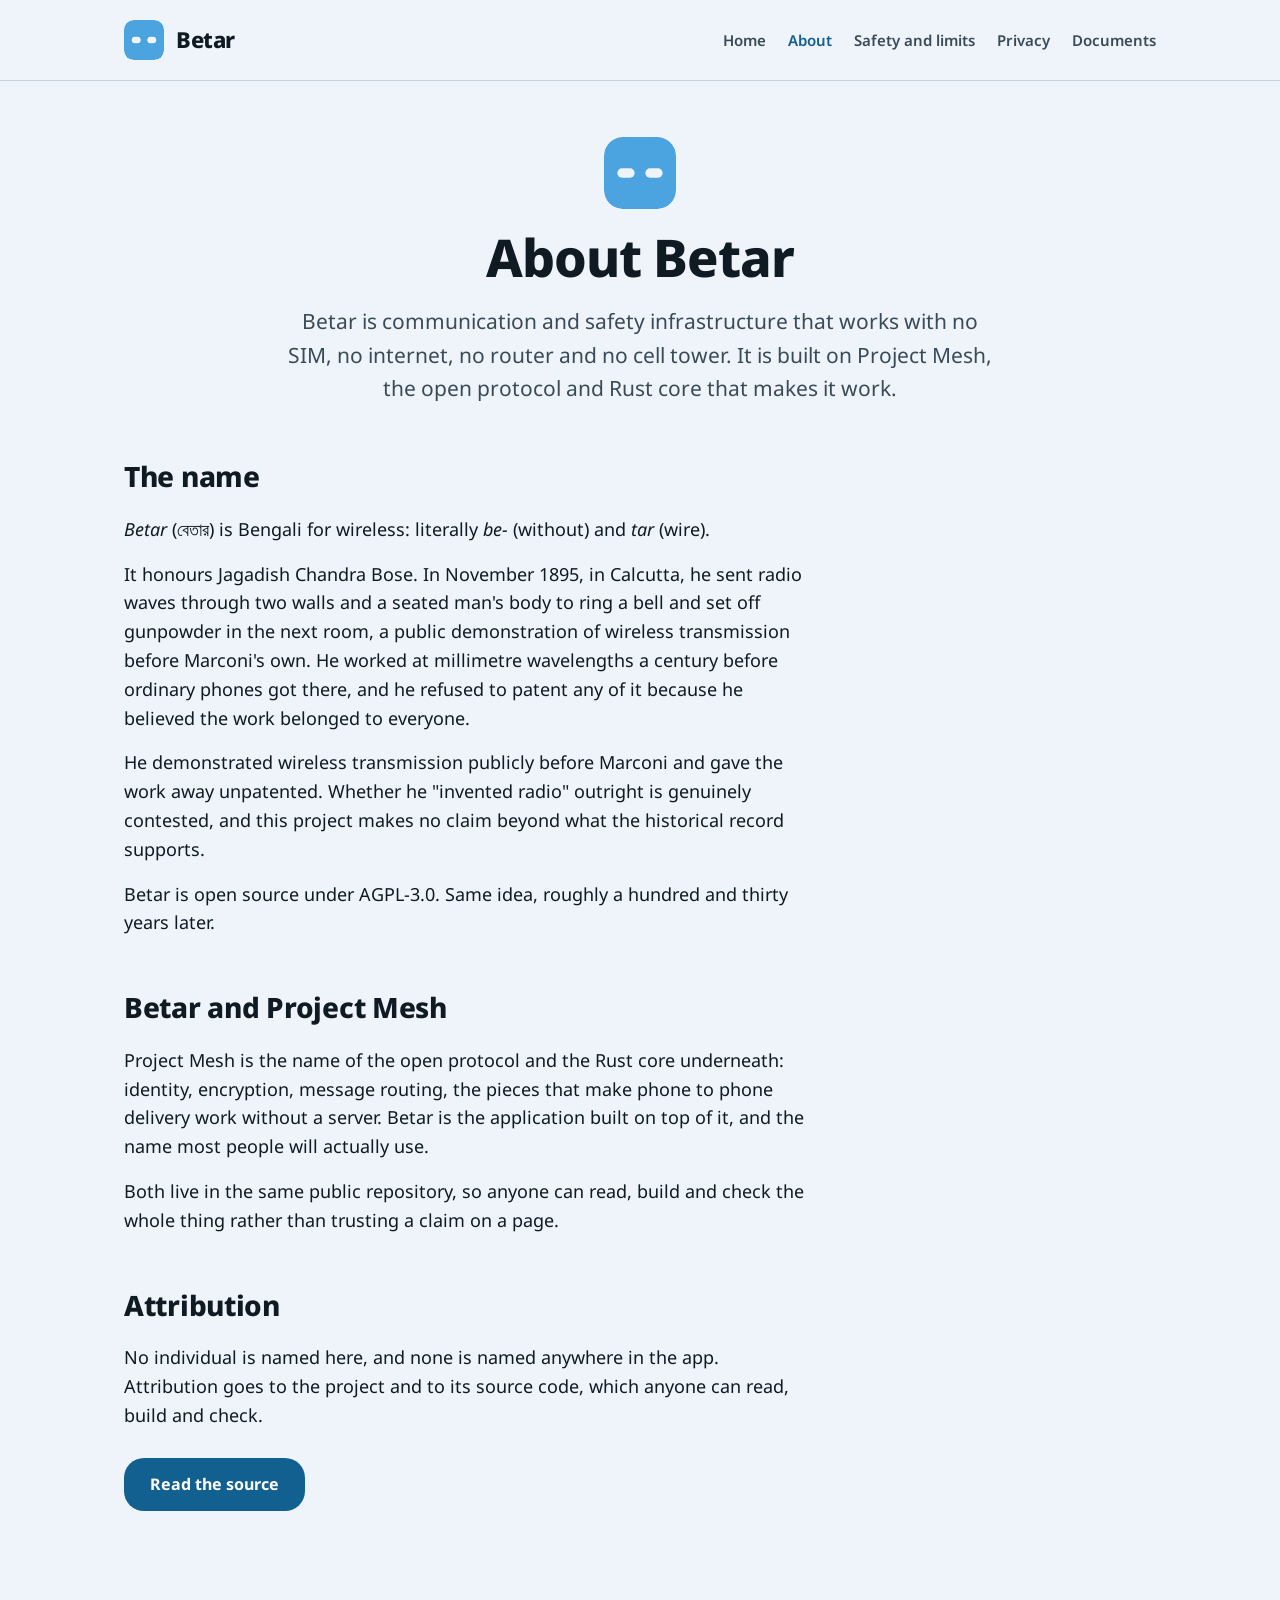
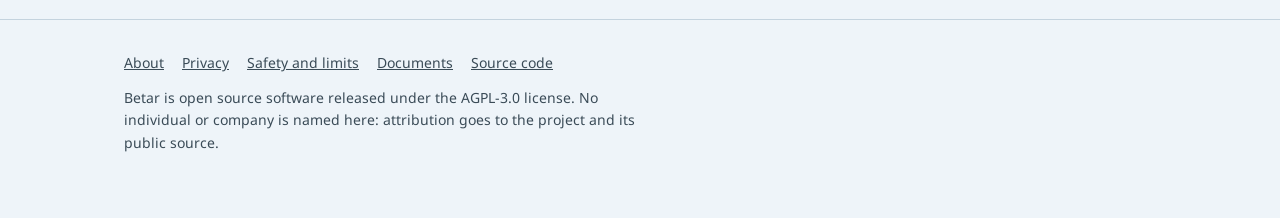
==== docs/about.html @ ff37a5ea "Move Betar's showcase website here from project-mesh, fix repo URLs Site (index/about/safety/privacy" ====
<!DOCTYPE html>
<html lang="en">
<head>
<meta charset="UTF-8">
<meta name="viewport" content="width=device-width, initial-scale=1">
<title>About Betar</title>
<meta name="description" content="Betar is Bengali for wireless: be- (without) plus tar (wire). The name honours Jagadish Chandra Bose, who publicly demonstrated wireless transmission in 1895 and refused to patent it.">
<link rel="canonical" href="https://betarcomms.github.io/betar/about.html">
<meta name="robots" content="index, follow">
<link rel="icon" type="image/svg+xml" href="assets/betar-logo-compact.svg">
<meta property="og:type" content="website">
<meta property="og:site_name" content="Betar">
<meta property="og:title" content="About Betar">
<meta property="og:description" content="Betar is Bengali for wireless. The name honours Jagadish Chandra Bose, who demonstrated wireless transmission publicly in 1895 and refused to patent it.">
<meta property="og:url" content="https://betarcomms.github.io/betar/about.html">
<meta property="og:image" content="https://betarcomms.github.io/betar/assets/betar-banner.png">
<meta property="og:image:width" content="1200">
<meta property="og:image:height" content="630">
<meta name="twitter:card" content="summary_large_image">
<meta name="twitter:image" content="https://betarcomms.github.io/betar/assets/betar-banner.png">
<link rel="preconnect" href="https://fonts.googleapis.com">
<link rel="preconnect" href="https://fonts.gstatic.com" crossorigin>
<link href="https://fonts.googleapis.com/css2?family=Noto+Sans:wght@400;500;600;700;800&display=swap" rel="stylesheet">
<link rel="stylesheet" href="assets/style.css">
<script type="application/ld+json">
{
  "@context": "https://schema.org",
  "@type": "AboutPage",
  "name": "About Betar",
  "about": {
    "@type": "SoftwareApplication",
    "name": "Betar",
    "description": "Offline messaging and community safety infrastructure built on Project Mesh, an open protocol and Rust core."
  }
}
</script>
</head>
<body>

<header class="site-header">
  <div class="wrap">
    <a class="brand" href="index.html">
      <img src="assets/betar-logo-compact.svg" alt="" width="40" height="40">
      <span>Betar</span>
    </a>
    <nav class="site-nav" aria-label="Primary">
      <a href="index.html">Home</a>
      <a href="about.html" aria-current="page">About</a>
      <a href="safety.html">Safety and limits</a>
      <a href="privacy.html">Privacy</a>
      <a href="docs.html">Documents</a>
    </nav>
  </div>
</header>

<main>
  <div class="wrap">
    <section class="hero-center">
      <div class="hero-mark" style="width:72px;height:72px;margin-bottom:20px">
        <img src="assets/betar-logo.svg" alt="" width="64" height="64">
      </div>
      <h1>About Betar</h1>
      <p class="lede" style="margin-left:auto;margin-right:auto">Betar is communication and safety infrastructure that works with no SIM, no internet, no router and no cell tower. It is built on Project Mesh, the open protocol and Rust core that makes it work.</p>
    </section>

    <section>
      <h2>The name</h2>
      <p><em>Betar</em> (বেতার) is Bengali for wireless: literally <em>be-</em> (without) and <em>tar</em> (wire).</p>
      <p>It honours Jagadish Chandra Bose. In November 1895, in Calcutta, he sent radio waves through two walls and a seated man's body to ring a bell and set off gunpowder in the next room, a public demonstration of wireless transmission before Marconi's own. He worked at millimetre wavelengths a century before ordinary phones got there, and he refused to patent any of it because he believed the work belonged to everyone.</p>
      <p>He demonstrated wireless transmission publicly before Marconi and gave the work away unpatented. Whether he "invented radio" outright is genuinely contested, and this project makes no claim beyond what the historical record supports.</p>
      <p>Betar is open source under AGPL-3.0. Same idea, roughly a hundred and thirty years later.</p>
    </section>

    <section>
      <h2>Betar and Project Mesh</h2>
      <p>Project Mesh is the name of the open protocol and the Rust core underneath: identity, encryption, message routing, the pieces that make phone to phone delivery work without a server. Betar is the application built on top of it, and the name most people will actually use.</p>
      <p>Both live in the same public repository, so anyone can read, build and check the whole thing rather than trusting a claim on a page.</p>
    </section>

    <section>
      <h2>Attribution</h2>
      <p>No individual is named here, and none is named anywhere in the app. Attribution goes to the project and to its source code, which anyone can read, build and check.</p>
      <p class="actions"><a class="btn" href="https://github.com/betarcomms/betar">Read the source</a></p>
    </section>
  </div>
</main>

<footer class="site-footer">
  <div class="wrap">
    <nav aria-label="Footer">
      <a href="about.html">About</a>
      <a href="privacy.html">Privacy</a>
      <a href="safety.html">Safety and limits</a>
      <a href="docs.html">Documents</a>
      <a href="https://github.com/betarcomms/betar">Source code</a>
    </nav>
    <p>Betar is open source software released under the AGPL-3.0 license. No individual or company is named here: attribution goes to the project and its public source.</p>
  </div>
</footer>

</body>
</html>
---- docs/assets/style.css ----
/* Betar showcase site. Tokens transcribed from docs/DESIGN-BRIEF.md §6, same values as the
   Android app's design system (android/app/src/main/java/india/projectmesh/app/ui/theme/).
   Motion keyframes and shape clip-paths transcribed verbatim from
   design/Betar Design System.dc.html's own `SHAPES`/`lobed()`/`regular()` math and its
   betar-ripple/betar-breathe/betar-spring-in/betar-morph keyframes, so the site's "fluid"
   feel matches the app's Material 3 Expressive language rather than approximating it. */

:root {
  --brand-blue: #4BA3E0;
  --deep-blue: #12608F;
  --off-white-blue: #EEF4F9;
  --lifted-surface: #F7FAFD;
  --ink: #101A22;
  --slate: #4A5B67;
  --slate-dark: #3A4B57;
  --secondary-container: #DCE9F5;
  --on-secondary-container: #0B3A57;
  --outline: #C4D3DE;
  --emergency: #C8102E;
  --connected: #2E7D32;
  --connected-container: #DCEEDC;
  --caution: #9A6700;
  --caution-container: #F6EBD2;
  --max-width: 1080px;

  /* Exact clip-path polygons for the design system's category shapes (48-point sampling of
     the same base+amp*cos(n*(a-rot)) polar function used in Shape.kt/the design mockup). */
  --shape-cookie9: polygon(100.00% 50.00%,94.68% 55.88%,85.10% 59.41%,81.97% 63.24%,86.37% 71.00%,89.18% 80.07%,83.70% 83.70%,73.70% 80.89%,67.00% 79.44%,64.90% 85.97%,62.33% 96.03%,56.45% 98.97%,50.00% 92.00%,45.48% 84.31%,40.59% 85.10%,32.76% 91.63%,25.00% 93.30%,22.57% 85.75%,24.30% 75.70%,22.54% 71.07%,13.63% 71.00%,4.37% 68.90%,3.97% 62.33%,11.39% 55.08%,16.00% 50.00%,11.39% 44.92%,3.97% 37.67%,4.37% 31.10%,13.63% 29.00%,22.54% 28.93%,24.30% 24.30%,22.57% 14.25%,25.00% 6.70%,32.76% 8.37%,40.59% 14.90%,45.48% 15.69%,50.00% 8.00%,56.45% 1.03%,62.33% 3.97%,64.90% 14.03%,67.00% 20.56%,73.70% 19.11%,83.70% 16.30%,89.18% 19.93%,86.37% 29.00%,81.97% 36.76%,85.10% 40.59%,94.68% 44.12%);
  --shape-clover4: polygon(74.00% 50.00%,75.52% 53.36%,79.46% 57.89%,84.18% 64.16%,87.67% 71.75%,88.29% 79.38%,85.36% 85.36%,79.38% 88.29%,71.75% 87.67%,64.16% 84.18%,57.89% 79.46%,53.36% 75.52%,50.00% 74.00%,46.64% 75.52%,42.11% 79.46%,35.84% 84.18%,28.25% 87.67%,20.62% 88.29%,14.64% 85.36%,11.71% 79.38%,12.33% 71.75%,15.82% 64.16%,20.54% 57.89%,24.48% 53.36%,26.00% 50.00%,24.48% 46.64%,20.54% 42.11%,15.82% 35.84%,12.33% 28.25%,11.71% 20.62%,14.64% 14.64%,20.62% 11.71%,28.25% 12.33%,35.84% 15.82%,42.11% 20.54%,46.64% 24.48%,50.00% 26.00%,53.36% 24.48%,57.89% 20.54%,64.16% 15.82%,71.75% 12.33%,79.38% 11.71%,85.36% 14.64%,88.29% 20.62%,87.67% 28.25%,84.18% 35.84%,79.46% 42.11%,75.52% 46.64%);
  --shape-burst8: polygon(100.00% 50.00%,92.63% 55.61%,78.01% 57.51%,70.33% 58.42%,75.11% 64.50%,84.11% 76.18%,85.36% 85.36%,76.18% 84.11%,64.50% 75.11%,58.42% 70.33%,57.51% 78.01%,55.61% 92.63%,50.00% 100.00%,44.39% 92.63%,42.49% 78.01%,41.58% 70.33%,35.50% 75.11%,23.82% 84.11%,14.64% 85.36%,15.89% 76.18%,24.89% 64.50%,29.67% 58.42%,21.99% 57.51%,7.37% 55.61%,0.00% 50.00%,7.37% 44.39%,21.99% 42.49%,29.67% 41.58%,24.89% 35.50%,15.89% 23.82%,14.64% 14.64%,23.82% 15.89%,35.50% 24.89%,41.58% 29.67%,42.49% 21.99%,44.39% 7.37%,50.00% 0.00%,55.61% 7.37%,57.51% 21.99%,58.42% 29.67%,64.50% 24.89%,76.18% 15.89%,85.36% 14.64%,84.11% 23.82%,75.11% 35.50%,70.33% 41.58%,78.01% 42.49%,92.63% 44.39%);
  --shape-scallop12: polygon(100.00% 50.00%,93.62% 55.74%,86.71% 59.84%,90.65% 66.84%,93.30% 75.00%,84.91% 76.79%,76.87% 76.87%,76.79% 84.91%,75.00% 93.30%,66.84% 90.65%,59.84% 86.71%,55.74% 93.62%,50.00% 100.00%,44.26% 93.62%,40.16% 86.71%,33.16% 90.65%,25.00% 93.30%,23.21% 84.91%,23.13% 76.87%,15.09% 76.79%,6.70% 75.00%,9.35% 66.84%,13.29% 59.84%,6.38% 55.74%,0.00% 50.00%,6.38% 44.26%,13.29% 40.16%,9.35% 33.16%,6.70% 25.00%,15.09% 23.21%,23.13% 23.13%,23.21% 15.09%,25.00% 6.70%,33.16% 9.35%,40.16% 13.29%,44.26% 6.38%,50.00% 0.00%,55.74% 6.38%,59.84% 13.29%,66.84% 9.35%,75.00% 6.70%,76.79% 15.09%,76.87% 23.13%,84.91% 23.21%,93.30% 25.00%,90.65% 33.16%,86.71% 40.16%,93.62% 44.26%);
  --shape-diamond: polygon(50% 0%,100% 50%,50% 100%,0% 50%);
  --shape-pentagon: polygon(50.00% 0.00%,97.55% 34.55%,79.39% 90.45%,20.61% 90.45%,2.45% 34.55%);
}

@media (prefers-color-scheme: dark) {
  :root {
    --off-white-blue: #0E161C;
    --lifted-surface: #16212A;
    --ink: #DEE6EC;
    --slate: #A9BAC7;
    --slate-dark: #C4D3DE;
    --outline: #344450;
    --brand-blue: #6FB6E8;
    --deep-blue: #8FCBF2;
    --secondary-container: #253645;
    --on-secondary-container: #DCE9F5;
  }
}

* { box-sizing: border-box; }

html { scroll-behavior: smooth; overflow-x: hidden; }

body {
  margin: 0;
  background: var(--off-white-blue);
  color: var(--ink);
  font-family: 'Noto Sans', system-ui, -apple-system, sans-serif;
  line-height: 1.6;
  font-size: 18px;
  overflow-x: hidden;
}

/* Every image/svg on the site must never exceed its container -- the screenshot grid was
   overflowing on mobile without this, full-resolution 1080px-wide phone captures rendering at
   native size inside a ~300px-wide card. */
img, svg { max-width: 100%; height: auto; display: block; }

a { color: var(--deep-blue); }
a:hover { color: var(--brand-blue); }

.wrap {
  max-width: var(--max-width);
  margin: 0 auto;
  padding: 0 24px;
}

header.site-header {
  padding: 20px 0;
  border-bottom: 1px solid var(--outline);
}

.site-header .wrap { display: flex; align-items: center; justify-content: space-between; gap: 16px; flex-wrap: wrap; }

.brand { display: flex; align-items: center; gap: 12px; text-decoration: none; color: var(--ink); }
.brand img { width: 40px; height: 40px; display: block; }
.brand span { font-size: 22px; font-weight: 800; letter-spacing: -0.02em; }

nav.site-nav { display: flex; gap: 22px; flex-wrap: wrap; }
nav.site-nav a { text-decoration: none; color: var(--slate-dark); font-weight: 600; font-size: 15px; }
nav.site-nav a:hover { color: var(--deep-blue); }
nav.site-nav a[aria-current="page"] { color: var(--deep-blue); }

main { padding: 56px 0 80px; }

h1 { font-size: clamp(34px, 5vw, 52px); font-weight: 800; letter-spacing: -0.02em; line-height: 1.08; margin: 0 0 20px; }
h2 { font-size: 28px; font-weight: 800; letter-spacing: -0.01em; margin: 48px 0 16px; }
h3 { font-size: 20px; font-weight: 700; margin: 28px 0 10px; }
p { margin: 0 0 16px; max-width: 68ch; }
.lede { font-size: 21px; color: var(--slate-dark); max-width: 60ch; }

/* --- Expressive motion: transcribed from design/Betar Design System.dc.html --- */
@keyframes betar-ripple { 0% { transform: scale(.45); opacity: .55; } 70% { opacity: 0; } 100% { transform: scale(1.6); opacity: 0; } }
@keyframes betar-breathe { 0%, 100% { opacity: .85; } 50% { opacity: 1; } }
@keyframes betar-spring-in { 0% { transform: scale(.7); opacity: 0; } 55% { transform: scale(1.06); opacity: 1; } 75% { transform: scale(.98); } 100% { transform: scale(1); } }
@keyframes betar-morph { 0%, 100% { border-radius: 42% 58% 61% 39% / 47% 44% 56% 53%; } 50% { border-radius: 58% 42% 39% 61% / 53% 56% 44% 47%; } }

@media (prefers-reduced-motion: reduce) {
  * { animation: none !important; transition: none !important; }
}

/* --- Hero: the mesh ribbon's ripple, echoed at hero scale --- */
.hero-mark {
  position: relative;
  width: 108px;
  height: 108px;
  margin: 0 auto 28px;
  display: flex;
  align-items: center;
  justify-content: center;
}
.hero-mark::before,
.hero-mark::after {
  content: "";
  position: absolute;
  inset: 0;
  border-radius: 28px;
  border: 2px solid var(--brand-blue);
  animation: betar-ripple 2.8s ease-out infinite;
}
.hero-mark::after { animation-delay: 1.4s; }
.hero-mark img {
  position: relative;
  width: 96px;
  height: 96px;
  animation: betar-spring-in .6s cubic-bezier(.34, 1.56, .64, 1);
}

.mesh-status {
  display: inline-flex;
  align-items: center;
  gap: 10px;
  background: var(--secondary-container);
  color: var(--on-secondary-container);
  border-radius: 999px;
  padding: 8px 18px 8px 12px;
  font-size: 14px;
  font-weight: 700;
  margin-bottom: 20px;
}
.mesh-status .dot-wrap { position: relative; width: 14px; height: 14px; display: flex; align-items: center; justify-content: center; flex: none; }
.mesh-status .dot-wrap::before {
  content: "";
  position: absolute;
  inset: 0;
  border-radius: 50%;
  border: 2px solid var(--connected);
  animation: betar-ripple 2.4s ease-out infinite;
}
.mesh-status .dot { width: 7px; height: 7px; border-radius: 50%; background: var(--connected); }

.hero-center { text-align: center; }

.card {
  background: var(--lifted-surface);
  border-radius: 26px;
  padding: 28px;
  border: 1px solid var(--outline);
  transition: border-radius .5s cubic-bezier(.34, 1.56, .64, 1), transform .25s ease, box-shadow .25s ease;
}
.card:hover {
  border-radius: 34px 20px 34px 20px;
  transform: translateY(-2px);
  box-shadow: 0 12px 28px -18px rgba(18, 96, 143, .35);
}

.card .shape-accent {
  width: 44px;
  height: 44px;
  margin-bottom: 14px;
  background: var(--brand-blue);
}
.card:nth-child(4n+1) .shape-accent { clip-path: var(--shape-clover4); background: var(--deep-blue); }
.card:nth-child(4n+2) .shape-accent { clip-path: var(--shape-burst8); background: var(--emergency); }
.card:nth-child(4n+3) .shape-accent { clip-path: var(--shape-scallop12); background: var(--connected); }
.card:nth-child(4n+4) .shape-accent { clip-path: var(--shape-cookie9); background: var(--brand-blue); }

.grid { display: grid; gap: 20px; grid-template-columns: repeat(auto-fit, minmax(240px, 1fr)); margin: 24px 0; }

/* Phone-frame treatment for on-device screenshots: a fixed-width column so three portrait
   captures line up evenly regardless of each screen's actual content height, a visible bezel so
   it reads as a device photo rather than a stray floating image, and a subtle lift on hover to
   match the rest of the site's expressive motion language. */
.screenshot-card { text-align: center; }
.screenshot-frame {
  max-width: 220px;
  margin: 0 auto 16px;
  border-radius: 28px;
  border: 6px solid var(--ink);
  overflow: hidden;
  box-shadow: 0 16px 32px -16px rgba(16, 26, 34, .35);
  transition: transform .3s cubic-bezier(.34, 1.56, .64, 1);
}
.screenshot-frame img { border-radius: 20px; }
.screenshot-card:hover .screenshot-frame { transform: translateY(-4px) scale(1.02); }

@media (prefers-color-scheme: dark) {
  .screenshot-frame { border-color: var(--outline); }
}

@media (max-width: 600px) {
  body { font-size: 17px; }
  .wrap { padding: 0 18px; }
  h2 { margin: 36px 0 14px; }
  .screenshot-frame { max-width: 170px; }
}

.pill {
  display: inline-flex;
  align-items: center;
  gap: 8px;
  background: var(--lifted-surface);
  border: 1px solid var(--outline);
  border-radius: 999px;
  padding: 8px 18px;
  font-size: 14px;
  font-weight: 600;
  color: var(--slate-dark);
}

.btn {
  display: inline-block;
  background: var(--deep-blue);
  color: #FFFFFF;
  text-decoration: none;
  font-weight: 700;
  padding: 14px 26px;
  border-radius: 20px;
  font-size: 16px;
  transition: border-radius .25s cubic-bezier(.34, 1.56, .64, 1), transform .12s cubic-bezier(.34, 1.56, .64, 1), background .2s ease;
}
.btn:hover { background: var(--brand-blue); color: #FFFFFF; border-radius: 999px; }
.btn:active { transform: scale(.96); }
.btn.secondary {
  background: transparent;
  color: var(--deep-blue);
  border: 2px solid var(--outline);
}
.btn.secondary:hover { border-color: var(--deep-blue); }

.actions { display: flex; gap: 14px; flex-wrap: wrap; margin: 28px 0; }

.callout {
  border-left: 4px solid var(--brand-blue);
  background: var(--lifted-surface);
  padding: 18px 22px;
  border-radius: 0 16px 16px 0;
  margin: 24px 0;
}
.callout.emergency { border-left-color: var(--emergency); }
.callout.caution { border-left-color: var(--caution); }

table { width: 100%; border-collapse: collapse; margin: 20px 0; }
th, td { text-align: left; padding: 10px 14px; border-bottom: 1px solid var(--outline); font-size: 16px; }
th { color: var(--slate-dark); font-size: 13px; text-transform: uppercase; letter-spacing: 0.06em; }

details.faq {
  background: var(--lifted-surface);
  border: 1px solid var(--outline);
  border-radius: 16px;
  padding: 16px 20px;
  margin: 12px 0;
  transition: border-radius .3s cubic-bezier(.34, 1.56, .64, 1);
}
details.faq[open] { border-radius: 24px; }
details.faq summary { font-weight: 700; cursor: pointer; font-size: 18px; }
details.faq p { margin-top: 10px; }

footer.site-footer {
  border-top: 1px solid var(--outline);
  padding: 32px 0 48px;
  color: var(--slate-dark);
  font-size: 14px;
}
footer.site-footer a { color: var(--slate-dark); }
footer.site-footer nav { display: flex; gap: 18px; flex-wrap: wrap; margin-bottom: 12px; }

.visually-hidden {
  position: absolute; width: 1px; height: 1px; overflow: hidden;
  clip: rect(0 0 0 0); white-space: nowrap;
}
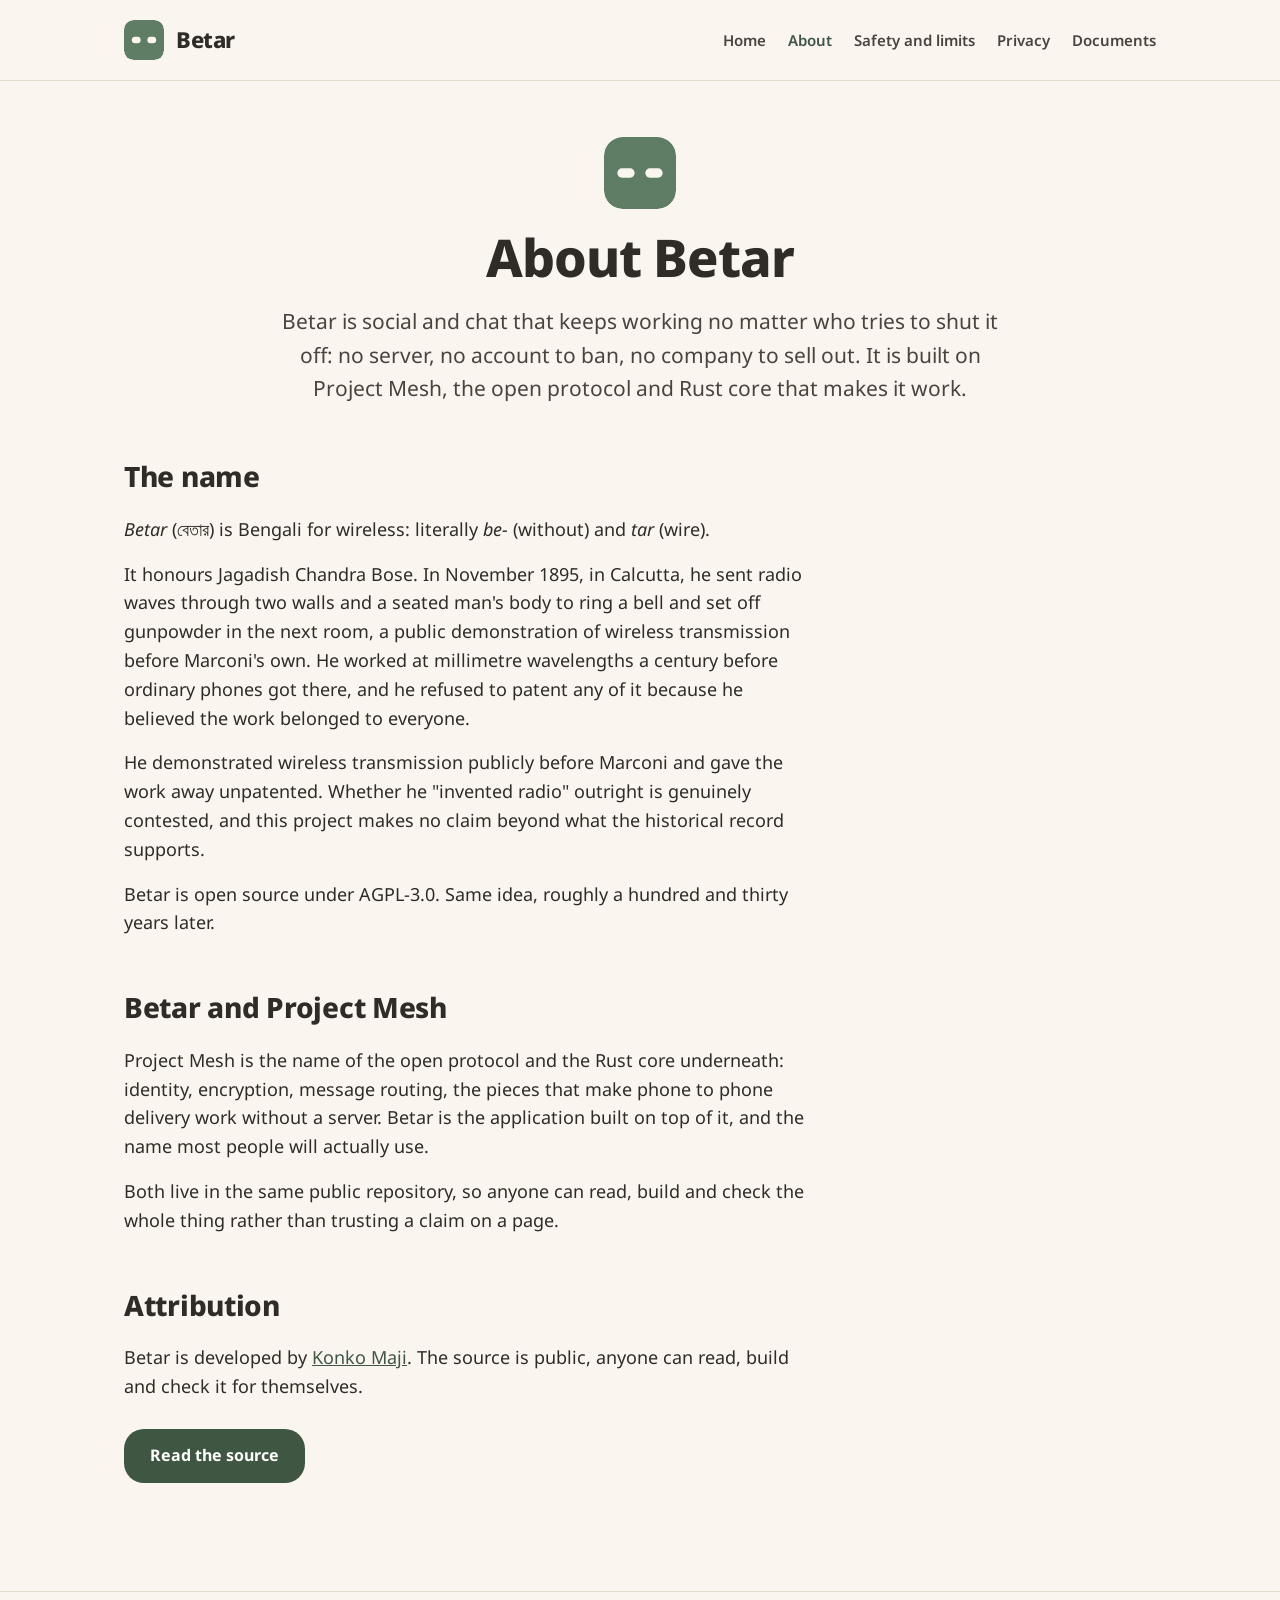
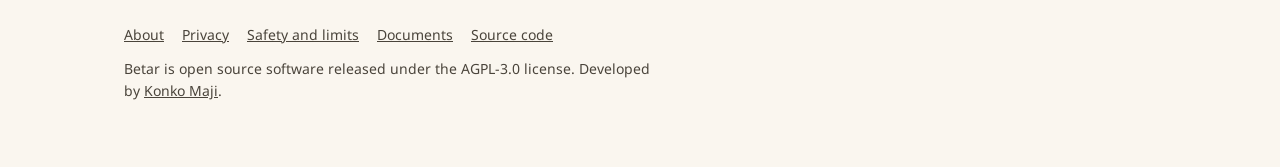
==== commit 1df8a99d: "Rewrite the website for the pivot: censorship-resistant social and chat index.html, about.html, docs" ====
--- a/docs/about.html
+++ b/docs/about.html
@@ -4,20 +4,20 @@
 <meta charset="UTF-8">
 <meta name="viewport" content="width=device-width, initial-scale=1">
 <title>About Betar</title>
-<meta name="description" content="Betar is Bengali for wireless: be- (without) plus tar (wire). The name honours Jagadish Chandra Bose, who publicly demonstrated wireless transmission in 1895 and refused to patent it.">
-<link rel="canonical" href="https://betarcomms.github.io/betar/about.html">
+<meta name="description" content="Betar is Bengali for wireless: be- (without) plus tar (wire). A social and chat app built so no server exists for anyone to shut down.">
+<link rel="canonical" href="https://konkomaji.github.io/betar/about.html">
 <meta name="robots" content="index, follow">
 <link rel="icon" type="image/svg+xml" href="assets/betar-logo-compact.svg">
 <meta property="og:type" content="website">
 <meta property="og:site_name" content="Betar">
 <meta property="og:title" content="About Betar">
-<meta property="og:description" content="Betar is Bengali for wireless. The name honours Jagadish Chandra Bose, who demonstrated wireless transmission publicly in 1895 and refused to patent it.">
-<meta property="og:url" content="https://betarcomms.github.io/betar/about.html">
-<meta property="og:image" content="https://betarcomms.github.io/betar/assets/betar-banner.png">
+<meta property="og:description" content="Betar is Bengali for wireless. A social and chat app built so no server exists for anyone to shut down.">
+<meta property="og:url" content="https://konkomaji.github.io/betar/about.html">
+<meta property="og:image" content="https://konkomaji.github.io/betar/assets/betar-banner.png">
 <meta property="og:image:width" content="1200">
 <meta property="og:image:height" content="630">
 <meta name="twitter:card" content="summary_large_image">
-<meta name="twitter:image" content="https://betarcomms.github.io/betar/assets/betar-banner.png">
+<meta name="twitter:image" content="https://konkomaji.github.io/betar/assets/betar-banner.png">
 <link rel="preconnect" href="https://fonts.googleapis.com">
 <link rel="preconnect" href="https://fonts.gstatic.com" crossorigin>
 <link href="https://fonts.googleapis.com/css2?family=Noto+Sans:wght@400;500;600;700;800&display=swap" rel="stylesheet">
@@ -30,7 +30,7 @@
   "about": {
     "@type": "SoftwareApplication",
     "name": "Betar",
-    "description": "Offline messaging and community safety infrastructure built on Project Mesh, an open protocol and Rust core."
+    "description": "A censorship-resistant social and chat app built on Project Mesh, an open protocol and Rust core."
   }
 }
 </script>
@@ -60,7 +60,7 @@
         <img src="assets/betar-logo.svg" alt="" width="64" height="64">
       </div>
       <h1>About Betar</h1>
-      <p class="lede" style="margin-left:auto;margin-right:auto">Betar is communication and safety infrastructure that works with no SIM, no internet, no router and no cell tower. It is built on Project Mesh, the open protocol and Rust core that makes it work.</p>
+      <p class="lede" style="margin-left:auto;margin-right:auto">Betar is social and chat that keeps working no matter who tries to shut it off: no server, no account to ban, no company to sell out. It is built on Project Mesh, the open protocol and Rust core that makes it work.</p>
     </section>
 
     <section>
@@ -79,8 +79,8 @@
 
     <section>
       <h2>Attribution</h2>
-      <p>No individual is named here, and none is named anywhere in the app. Attribution goes to the project and to its source code, which anyone can read, build and check.</p>
-      <p class="actions"><a class="btn" href="https://github.com/betarcomms/betar">Read the source</a></p>
+      <p>Betar is developed by <a href="https://konkomaji.com/">Konko Maji</a>. The source is public, anyone can read, build and check it for themselves.</p>
+      <p class="actions"><a class="btn" href="https://github.com/konkomaji/betar">Read the source</a></p>
     </section>
   </div>
 </main>
@@ -92,9 +92,9 @@
       <a href="privacy.html">Privacy</a>
       <a href="safety.html">Safety and limits</a>
       <a href="docs.html">Documents</a>
-      <a href="https://github.com/betarcomms/betar">Source code</a>
+      <a href="https://github.com/konkomaji/betar">Source code</a>
     </nav>
-    <p>Betar is open source software released under the AGPL-3.0 license. No individual or company is named here: attribution goes to the project and its public source.</p>
+    <p>Betar is open source software released under the AGPL-3.0 license. Developed by <a href="https://konkomaji.com/">Konko Maji</a>.</p>
   </div>
 </footer>
 
--- a/docs/assets/style.css
+++ b/docs/assets/style.css
@@ -6,21 +6,24 @@
    feel matches the app's Material 3 Expressive language rather than approximating it. */
 
 :root {
-  --brand-blue: #4BA3E0;
-  --deep-blue: #12608F;
-  --off-white-blue: #EEF4F9;
-  --lifted-surface: #F7FAFD;
-  --ink: #101A22;
-  --slate: #4A5B67;
-  --slate-dark: #3A4B57;
-  --secondary-container: #DCE9F5;
-  --on-secondary-container: #0B3A57;
-  --outline: #C4D3DE;
-  --emergency: #C8102E;
-  --connected: #2E7D32;
-  --connected-container: #DCEEDC;
-  --caution: #9A6700;
-  --caution-container: #F6EBD2;
+  /* Recoloured 2026-10-31 for the Civic Calm palette (locked app design system). Variable
+     names kept as-is so every reference below still works; only values changed, from the
+     pre-pivot brand blue to warm sage and cream. */
+  --brand-blue: #5F7D64;
+  --deep-blue: #3F5742;
+  --off-white-blue: #FAF6EF;
+  --lifted-surface: #FFFDF9;
+  --ink: #2F2B26;
+  --slate: #6B6459;
+  --slate-dark: #4A443B;
+  --secondary-container: #E7EFE7;
+  --on-secondary-container: #3F5742;
+  --outline: #E4DBCB;
+  --emergency: #AE5B46;
+  --connected: #5F7D64;
+  --connected-container: #E7EFE7;
+  --caution: #8A5B27;
+  --caution-container: #F4E6D4;
   --max-width: 1080px;
 
   /* Exact clip-path polygons for the design system's category shapes (48-point sampling of
@@ -35,16 +38,16 @@
 
 @media (prefers-color-scheme: dark) {
   :root {
-    --off-white-blue: #0E161C;
-    --lifted-surface: #16212A;
-    --ink: #DEE6EC;
-    --slate: #A9BAC7;
-    --slate-dark: #C4D3DE;
-    --outline: #344450;
-    --brand-blue: #6FB6E8;
-    --deep-blue: #8FCBF2;
-    --secondary-container: #253645;
-    --on-secondary-container: #DCE9F5;
+    --off-white-blue: #1C1A16;
+    --lifted-surface: #262320;
+    --ink: #EFE9DD;
+    --slate: #B8B0A0;
+    --slate-dark: #D4CCBC;
+    --outline: #3C382F;
+    --brand-blue: #8FAE93;
+    --deep-blue: #A9C7AD;
+    --secondary-container: #324236;
+    --on-secondary-container: #E7EFE7;
   }
 }
 
